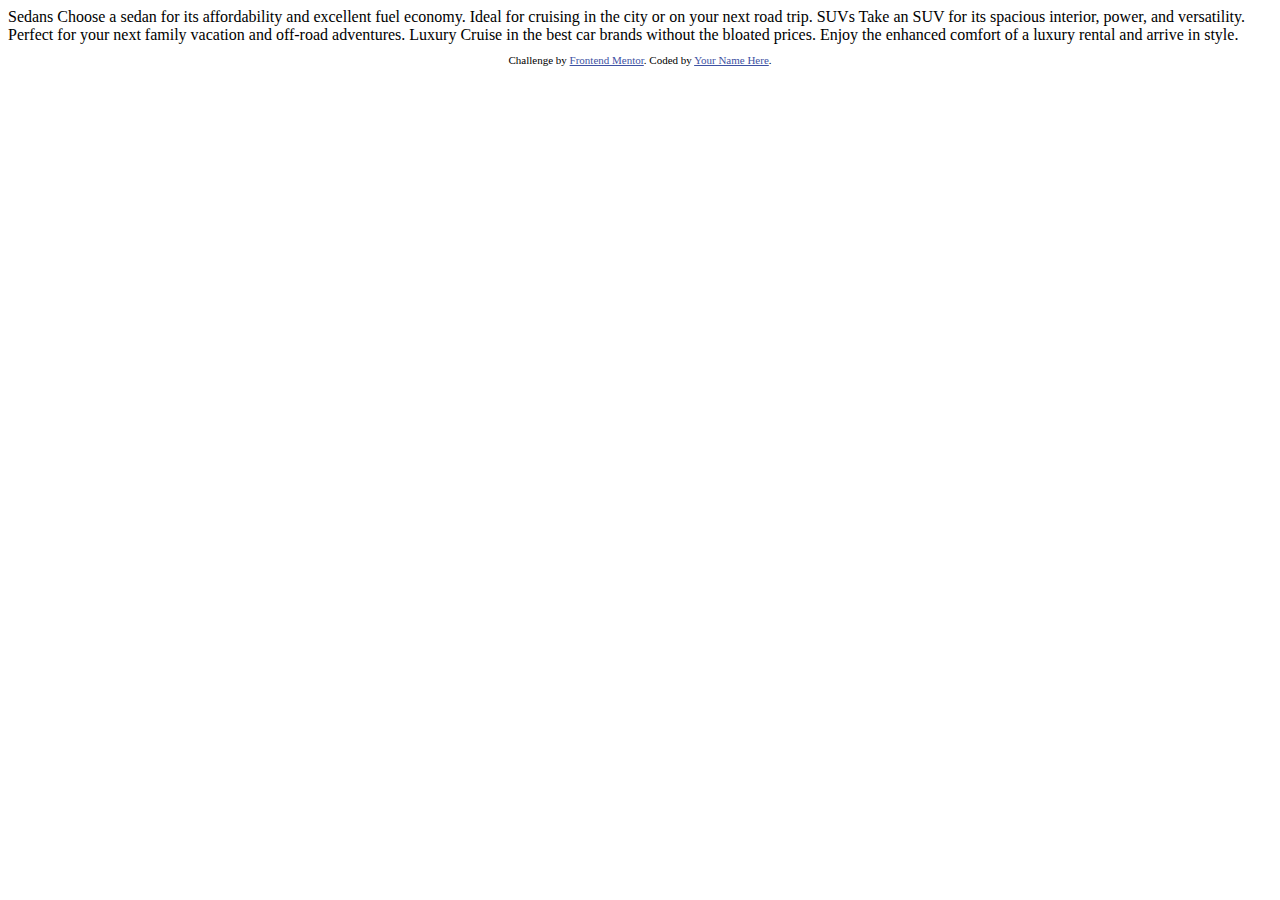
==== 3-column-preview-card-component/index.html @ b86f8c56 "init commit" ====
<!DOCTYPE html>
<html lang="en">
<head>
  <meta charset="UTF-8">
  <meta name="viewport" content="width=device-width, initial-scale=1.0"> 

  <link rel="icon" type="image/png" sizes="32x32" href="./images/favicon-32x32.png">
  <link rel="stylesheet" href="style.css">

  <title>Frontend Mentor | 3-column preview card component</title>
</head>
<body>
  
  Sedans
  Choose a sedan for its affordability and excellent fuel economy. Ideal for cruising in the city 
  or on your next road trip.

  SUVs
  Take an SUV for its spacious interior, power, and versatility. Perfect for your next family vacation 
  and off-road adventures.

  Luxury
  Cruise in the best car brands without the bloated prices. Enjoy the enhanced comfort of a luxury 
  rental and arrive in style.
  
  <div class="attribution">
    Challenge by <a href="https://www.frontendmentor.io?ref=challenge" target="_blank">Frontend Mentor</a>. 
    Coded by <a href="#">Your Name Here</a>.
  </div>
</body>
</html>
---- 3-column-preview-card-component/style.css ----
.attribution {
  font-size: 11px;
  text-align: center;
  margin: 10px;
}

.attribution a {
  color: hsl(228, 45%, 44%);
}
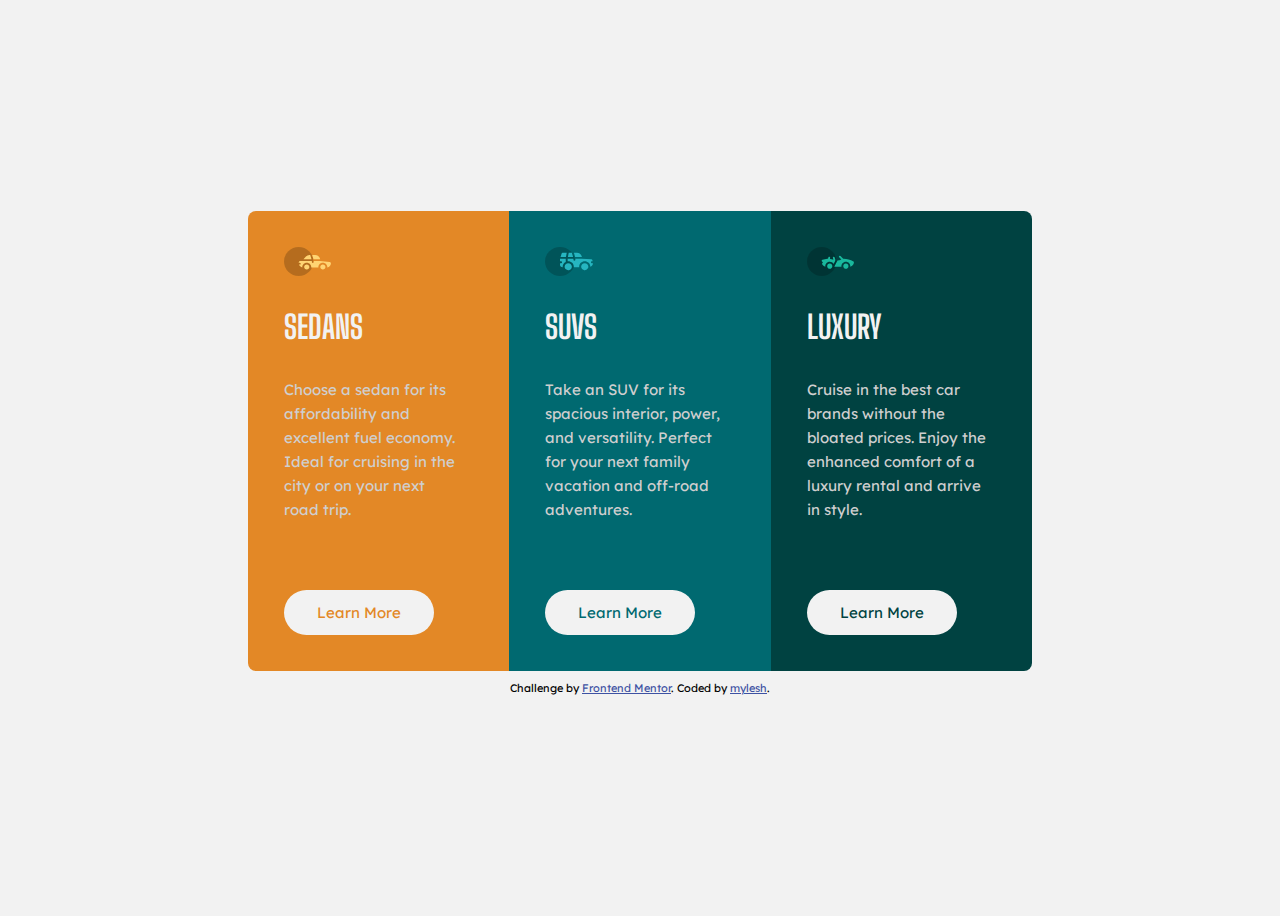
==== commit 2f71fcf9: "completed desktop design" ====
--- a/3-column-preview-card-component/index.html
+++ b/3-column-preview-card-component/index.html
@@ -6,26 +6,61 @@
 
   <link rel="icon" type="image/png" sizes="32x32" href="./images/favicon-32x32.png">
   <link rel="stylesheet" href="style.css">
+  <link rel="preconnect" href="https://fonts.googleapis.com">
+  <link rel="preconnect" href="https://fonts.gstatic.com" crossorigin>
+  <link href="https://fonts.googleapis.com/css2?family=Big+Shoulders+Display:wght@700&family=Lexend+Deca&display=swap"
+    rel="stylesheet">
 
   <title>Frontend Mentor | 3-column preview card component</title>
 </head>
 <body>
-  
-  Sedans
-  Choose a sedan for its affordability and excellent fuel economy. Ideal for cruising in the city 
-  or on your next road trip.
-
-  SUVs
-  Take an SUV for its spacious interior, power, and versatility. Perfect for your next family vacation 
-  and off-road adventures.
-
-  Luxury
-  Cruise in the best car brands without the bloated prices. Enjoy the enhanced comfort of a luxury 
-  rental and arrive in style.
-  
-  <div class="attribution">
-    Challenge by <a href="https://www.frontendmentor.io?ref=challenge" target="_blank">Frontend Mentor</a>. 
-    Coded by <a href="#">Your Name Here</a>.
-  </div>
+  <main>
+    <div class="col--container">
+      <div id="sedan" class="col">
+        <div class="icon">
+          <img src="./images/icon-sedans.svg" alt="sedan">
+        </div>
+        <div class="details">
+          <h1>Sedans</h1>
+          <p>Choose a sedan for its affordability and excellent fuel economy. Ideal for cruising in the city
+            or on your next road trip.</p>
+        </div>
+        <div class="btn">
+          <button>Learn More</button>
+        </div>
+      </div>
+      <div id="suv" class="col">
+        <div class="icon">
+          <img src="./images/icon-suvs.svg" alt="SUV">
+        </div>
+        <div class="details">
+          <h1>SUVs</h1>
+          <p>Take an SUV for its spacious interior, power, and versatility. Perfect for your next family vacation
+            and off-road adventures.</p>
+        </div>
+        <div class="btn">
+          <button>Learn More</button>
+        </div>
+      </div>
+      <div id="luxury" class="col">
+        <div class="icon">
+          <img src="./images/icon-luxury.svg" alt="luxury">
+        </div>
+          <div class="details">
+            <h1>Luxury</h1>
+            <p>Cruise in the best car brands without the bloated prices. Enjoy the enhanced comfort of a luxury
+              rental and arrive in style.</p>
+          </div>
+          <div class="btn">
+            <button>Learn More</button>
+          </div>
+      </div>
+    </div>
+    
+    <div class="attribution">
+      Challenge by <a href="https://www.frontendmentor.io?ref=challenge" target="_blank">Frontend Mentor</a>.
+      Coded by <a href="https://www.frontendmentor.io/profile/myles-portfolio">mylesh</a>.
+    </div>
+  </main>
 </body>
 </html>--- a/3-column-preview-card-component/style.css
+++ b/3-column-preview-card-component/style.css
@@ -1,3 +1,129 @@
+:root {
+  --clr-orange: hsl(31,77%,52%);
+  --clr-cyan: hsl(184,100%,22%);
+  --clr-green: hsl(179,100%,13%);
+
+  --clr-white: hsl(0, 0%, 95%);
+  --clr-gray: hsl(0, 0%, 81%);
+
+  --fs-11: 0.6875rem;
+  --fs-15: 0.9375rem;
+  --fs-32: 2rem;
+}
+
+*,
+::before,
+::after {
+  box-sizing: border-box;
+}
+
+body {
+  font-family: 'Lexend Deca', sans-serif;
+  font-size: var(--fs-15);
+  background: var(--clr-white);
+  min-height: 100vh;
+  display: grid;
+  place-items: center;
+}
+
+h1 {
+  font-family: 'Big Shoulders Display', cursive;
+  font-size: var(--fs-32);
+  color: var(--clr-white);
+  margin: 0;
+  text-transform: uppercase;
+}
+
+p {
+  color: var(--clr-gray);
+  margin: 0;
+  width: 95%;
+  line-height: 1.6;
+  padding-bottom: 2.25rem;
+}
+
+img {
+  width: 100%;
+  max-width: 100%;
+  vertical-align: middle;
+  border-style: none;
+}
+
+button {
+  background-color: var(--clr-white);
+  padding: .75rem 1.25rem;
+  width: 9.375rem;
+  border: 1px solid transparent;
+  border-radius: 35px;
+  font-family: 'Lexend Deca', sans-serif;
+  font-size: var(--fs-15);
+  cursor: pointer;
+  justify-self: flex-end;
+}
+
+.col--container {
+  display: flex;
+  flex-direction: row;
+  justify-content: center;
+  width: 62%;
+  margin: 0 auto;
+}
+
+.col {
+  display: flex;
+  flex-direction: column;
+  gap: 2rem;
+  padding: 2.25rem;
+  flex: 1 0;
+  justify-content: flex-start;
+}
+
+.col:first-child {
+  border-radius: .5rem 0 0 .5rem;
+}
+
+.col:last-child {
+  border-radius: 0 .5rem .5rem 0;
+}
+
+.icon {
+  width: 25%;
+}
+
+.details {
+  display: flex;
+  flex-direction: column;
+  gap: 2rem;
+}
+
+.btn {
+  margin-top: auto;
+}
+
+#sedan {
+  background-color: var(--clr-orange);
+}
+
+#sedan .btn>button {
+  color: var(--clr-orange);
+}
+
+#suv {
+  background-color: var(--clr-cyan);
+}
+
+#suv .btn>button {
+  color: var(--clr-cyan);
+}
+
+#luxury {
+  background-color: var(--clr-green);
+}
+
+#luxury .btn>button {
+  color: var(--clr-green);
+}
+
 .attribution {
   font-size: 11px;
   text-align: center;
